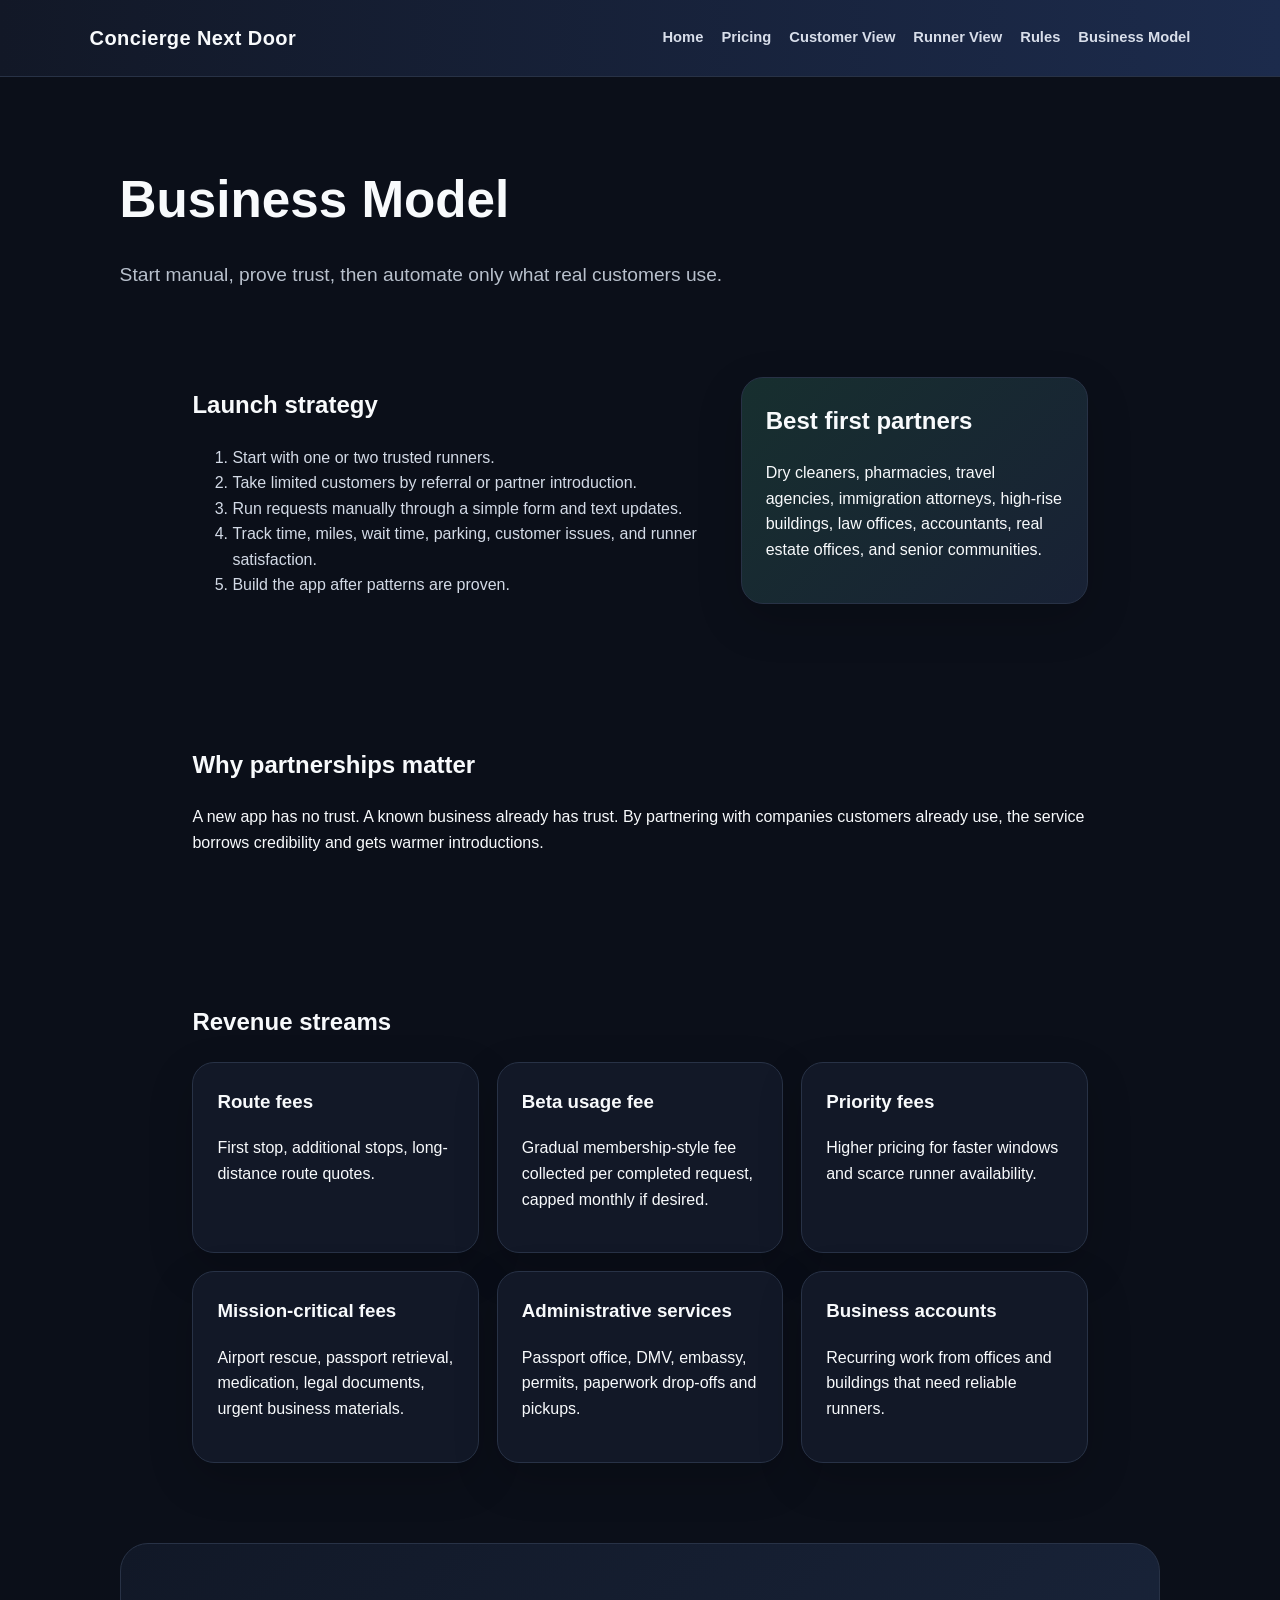
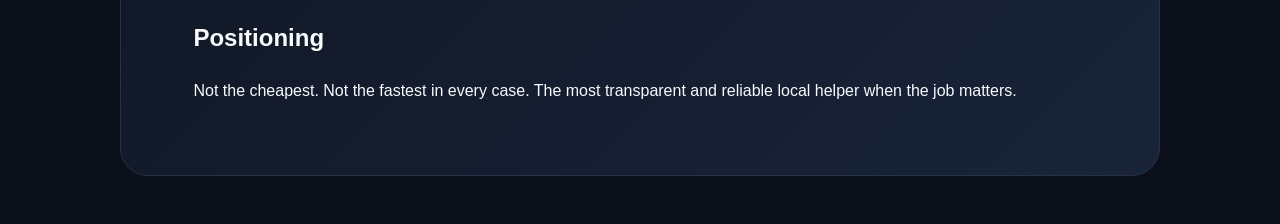
==== business.html @ d8b95b4a "Add files via upload" ====
<!DOCTYPE html>
<html lang="en">
<head><meta charset="UTF-8"><meta name="viewport" content="width=device-width, initial-scale=1.0"><title>Business Model - Concierge Next Door</title><link rel="stylesheet" href="styles.css"></head>
<body>
<nav class="nav page"><div class="brand">Concierge Next Door</div><div class="links"><a href="index.html">Home</a><a href="pricing.html">Pricing</a><a href="customer.html">Customer View</a><a href="driver.html">Runner View</a><a href="rules.html">Rules</a><a href="business.html">Business Model</a></div></nav>
<main class="page-wrap">
  <h1>Business Model</h1>
  <p class="lead">Start manual, prove trust, then automate only what real customers use.</p>

  <section class="section grid two compact">
    <div>
      <h2>Launch strategy</h2>
      <ol>
        <li>Start with one or two trusted runners.</li>
        <li>Take limited customers by referral or partner introduction.</li>
        <li>Run requests manually through a simple form and text updates.</li>
        <li>Track time, miles, wait time, parking, customer issues, and runner satisfaction.</li>
        <li>Build the app after patterns are proven.</li>
      </ol>
    </div>
    <div class="card highlight"><h2>Best first partners</h2><p>Dry cleaners, pharmacies, travel agencies, immigration attorneys, high-rise buildings, law offices, accountants, real estate offices, and senior communities.</p></div>
  </section>

  <section class="section">
    <h2>Why partnerships matter</h2>
    <p>A new app has no trust. A known business already has trust. By partnering with companies customers already use, the service borrows credibility and gets warmer introductions.</p>
  </section>

  <section class="section">
    <h2>Revenue streams</h2>
    <div class="cards">
      <div class="card"><h3>Route fees</h3><p>First stop, additional stops, long-distance route quotes.</p></div>
      <div class="card"><h3>Beta usage fee</h3><p>Gradual membership-style fee collected per completed request, capped monthly if desired.</p></div>
      <div class="card"><h3>Priority fees</h3><p>Higher pricing for faster windows and scarce runner availability.</p></div>
      <div class="card"><h3>Mission-critical fees</h3><p>Airport rescue, passport retrieval, medication, legal documents, urgent business materials.</p></div>
      <div class="card"><h3>Administrative services</h3><p>Passport office, DMV, embassy, permits, paperwork drop-offs and pickups.</p></div>
      <div class="card"><h3>Business accounts</h3><p>Recurring work from offices and buildings that need reliable runners.</p></div>
    </div>
  </section>

  <section class="section dark-panel">
    <h2>Positioning</h2>
    <p>Not the cheapest. Not the fastest in every case. The most transparent and reliable local helper when the job matters.</p>
  </section>
</main>
</body></html>
---- styles.css ----
:root{
  --bg:#0b0f19; --panel:#121827; --panel2:#182033; --text:#f8fafc; --muted:#b8c0cc; --accent:#56d6a0; --accent2:#78a6ff; --line:#283246; --white:#fff;
}
*{box-sizing:border-box} body{margin:0;font-family:Arial, Helvetica, sans-serif;background:var(--bg);color:var(--text);line-height:1.6} a{color:inherit;text-decoration:none}
.nav{display:flex;justify-content:space-between;align-items:center;padding:22px 7%;gap:20px;position:relative;z-index:2}.nav.page{background:linear-gradient(90deg,#121827,#1c2b4c);border-bottom:1px solid var(--line)}.brand{font-weight:800;font-size:1.25rem;letter-spacing:.4px}.links{display:flex;gap:18px;flex-wrap:wrap}.links a{color:#d8deea;font-weight:700;font-size:.92rem}.links a:hover{color:var(--accent)}
.hero{min-height:88vh;background:radial-gradient(circle at top left,rgba(86,214,160,.25),transparent 35%),radial-gradient(circle at top right,rgba(120,166,255,.2),transparent 36%),linear-gradient(135deg,#0b0f19,#121827)}.hero-content{padding:110px 7% 90px;max-width:980px}.eyebrow{color:var(--accent);font-weight:800;text-transform:uppercase;letter-spacing:1.6px}.hero h1{font-size:clamp(2.8rem,6vw,5.5rem);line-height:1.02;margin:12px 0 20px}.subhead,.lead{font-size:1.2rem;color:var(--muted);max-width:850px}.cta-row{display:flex;gap:14px;flex-wrap:wrap;margin-top:32px}.btn,button{border:0;border-radius:999px;padding:14px 22px;font-weight:800;cursor:pointer}.primary,button{background:var(--accent);color:#08110d}.secondary{border:1px solid var(--line);background:#182033;color:var(--text)}
.section{padding:56px 7%;max-width:1220px;margin:0 auto}.page-wrap{padding:48px 7%;max-width:1220px;margin:0 auto}.page-wrap h1{font-size:clamp(2rem,4vw,3.5rem);margin-bottom:10px}.grid.two{display:grid;grid-template-columns:1.2fr .8fr;gap:28px;align-items:center}.compact{align-items:start}.cards{display:grid;grid-template-columns:repeat(3,minmax(0,1fr));gap:18px}.card{background:var(--panel);border:1px solid var(--line);border-radius:22px;padding:24px;box-shadow:0 16px 45px rgba(0,0,0,.18)}.card h3,.card h2{margin-top:0}.highlight{background:linear-gradient(135deg,rgba(86,214,160,.16),rgba(120,166,255,.12));}.dark-panel{background:linear-gradient(135deg,#111827,#19243a);border:1px solid var(--line);border-radius:28px;margin-top:24px}.principles{display:flex;gap:12px;flex-wrap:wrap}.principles span,.badge{background:#20304d;color:#dbe7ff;padding:9px 12px;border-radius:999px;font-weight:800}.price{font-size:2rem;color:var(--accent);font-weight:900;margin:0 0 12px} table{width:100%;border-collapse:collapse;background:var(--panel);border-radius:18px;overflow:hidden} th,td{text-align:left;padding:16px;border-bottom:1px solid var(--line)} th{background:#1b2740;color:#dfe8f7} td{color:#d3dae6} ul,ol{color:#d3dae6}.mockup{display:grid;grid-template-columns:380px 1fr;gap:36px;align-items:start}.phone{background:#f8fafc;color:#0b0f19;border-radius:32px;padding:22px;box-shadow:0 30px 80px rgba(0,0,0,.35);max-width:380px}.phone-top{text-align:center;font-weight:900;padding:6px 0 18px}.phone label{display:block;font-weight:800;margin-top:14px}.phone input,.phone select,.phone textarea{width:100%;padding:12px;border:1px solid #cfd6e2;border-radius:12px;margin-top:6px;font-size:.95rem}.phone textarea{height:80px}.quote{background:#edf2f7;border-radius:18px;padding:14px;margin:18px 0}.quote div{display:flex;justify-content:space-between;border-bottom:1px solid #d7dee8;padding:8px 0;gap:12px}.quote div:last-child{border-bottom:0}.quote .total{font-size:1.1rem}.runner .badge{display:inline-block;margin-bottom:10px}.mini-list{background:#edf2f7;border-radius:14px;padding:12px 12px 12px 30px;color:#0b0f19}.explain{background:var(--panel);border:1px solid var(--line);border-radius:24px;padding:28px}
@media(max-width:850px){.nav{align-items:flex-start;flex-direction:column}.grid.two,.cards,.mockup{grid-template-columns:1fr}.hero-content{padding-top:70px}.phone{max-width:none}.links{gap:12px}.links a{font-size:.85rem}}
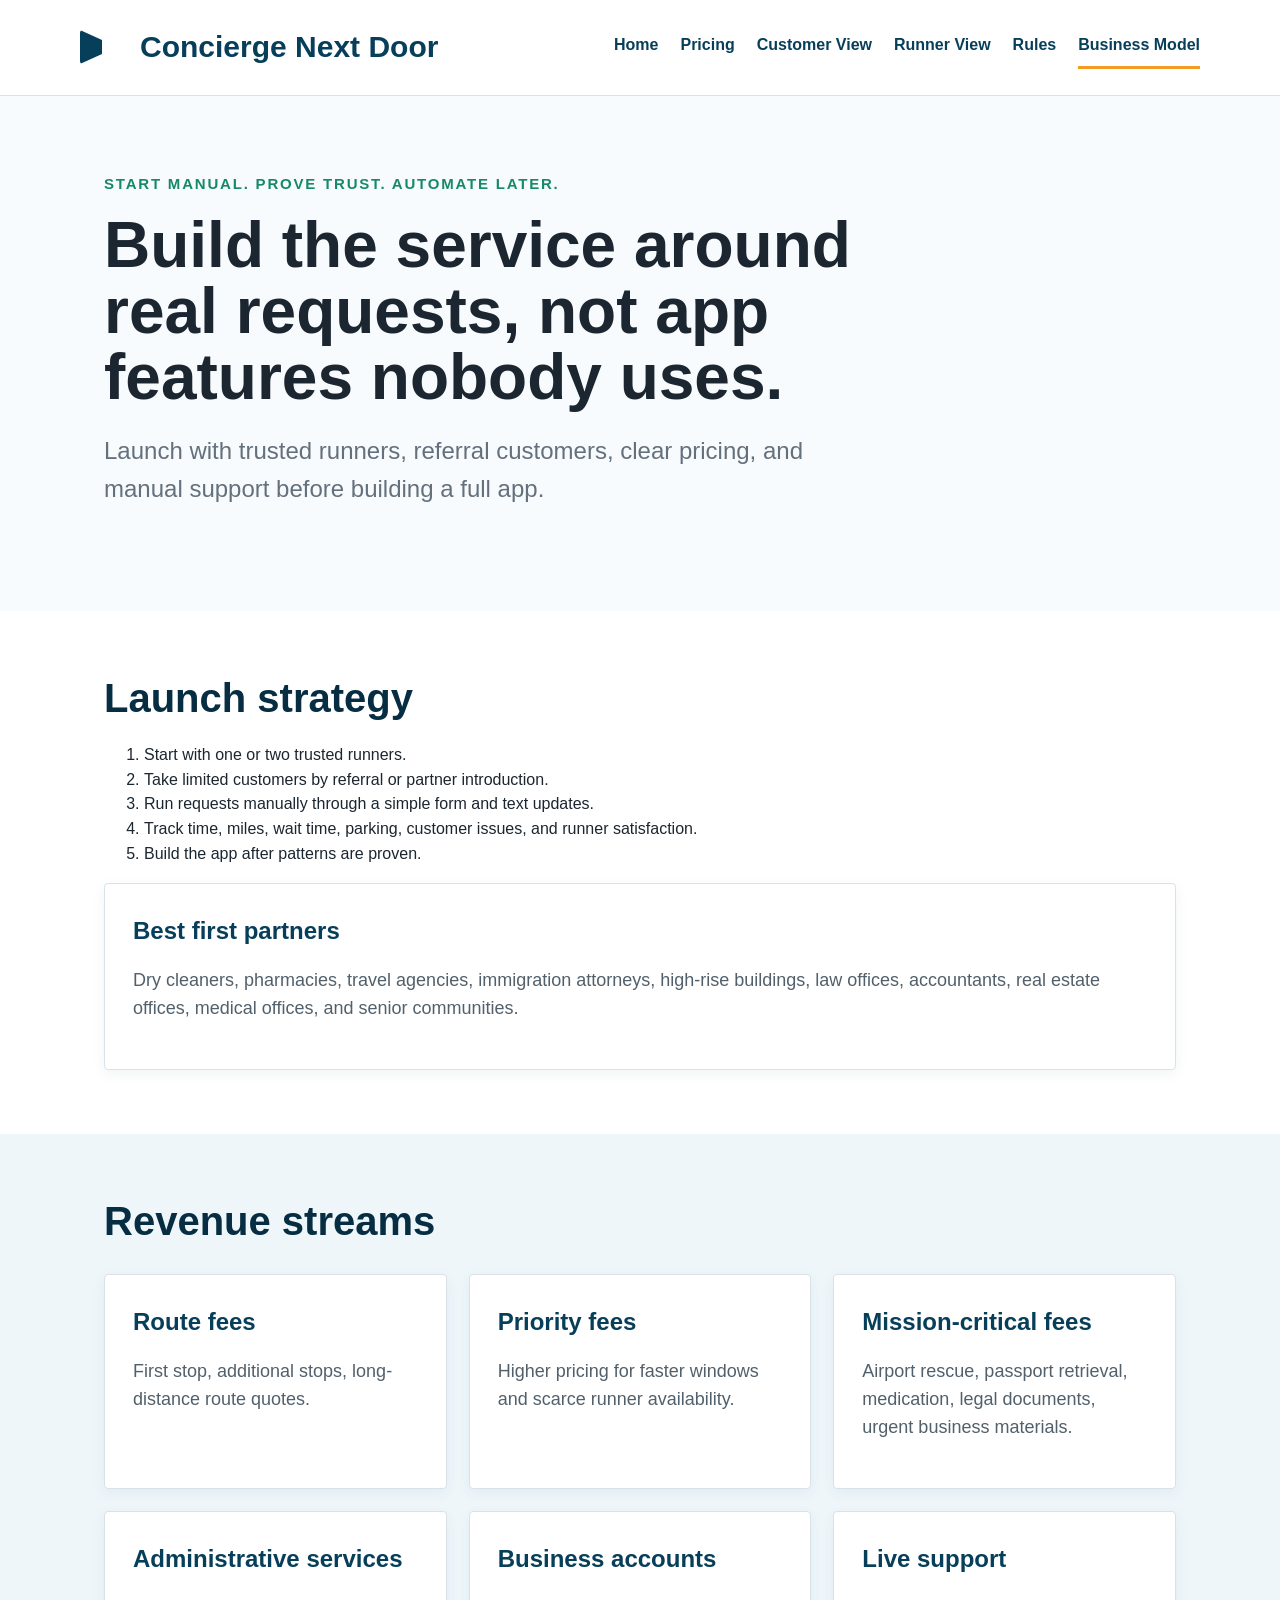
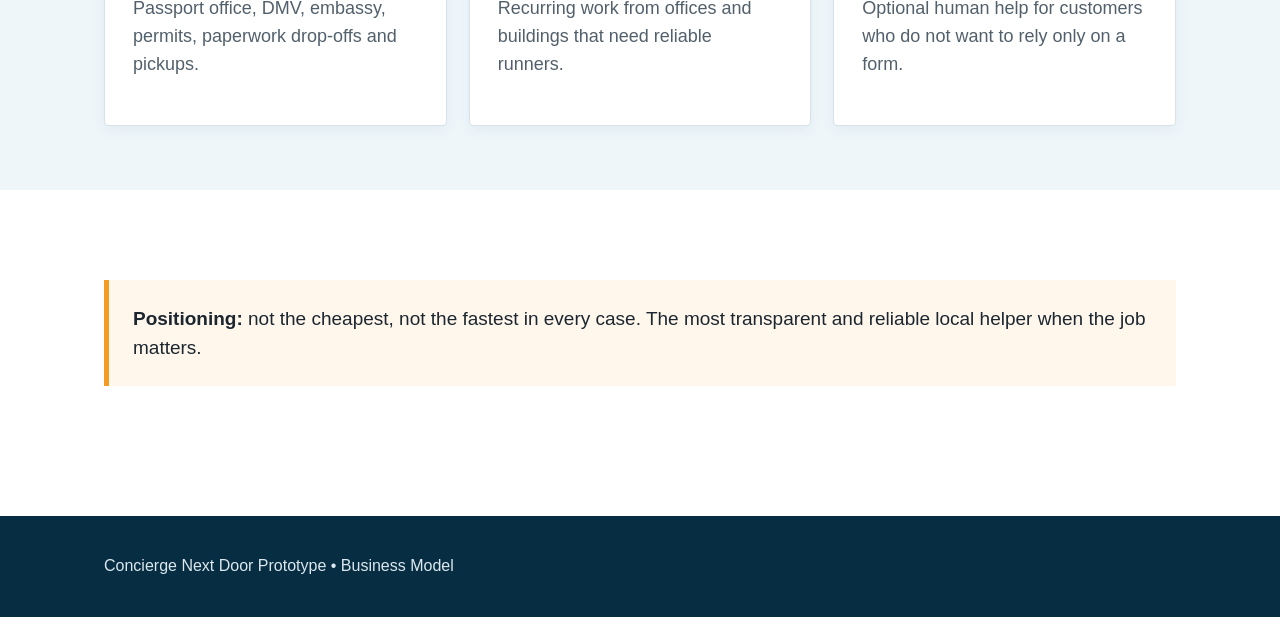
==== commit 137c5bfd: "Add files via upload" ====
--- a/business.html
+++ b/business.html
@@ -1,46 +1,6 @@
-<!DOCTYPE html>
-<html lang="en">
-<head><meta charset="UTF-8"><meta name="viewport" content="width=device-width, initial-scale=1.0"><title>Business Model - Concierge Next Door</title><link rel="stylesheet" href="styles.css"></head>
-<body>
-<nav class="nav page"><div class="brand">Concierge Next Door</div><div class="links"><a href="index.html">Home</a><a href="pricing.html">Pricing</a><a href="customer.html">Customer View</a><a href="driver.html">Runner View</a><a href="rules.html">Rules</a><a href="business.html">Business Model</a></div></nav>
-<main class="page-wrap">
-  <h1>Business Model</h1>
-  <p class="lead">Start manual, prove trust, then automate only what real customers use.</p>
-
-  <section class="section grid two compact">
-    <div>
-      <h2>Launch strategy</h2>
-      <ol>
-        <li>Start with one or two trusted runners.</li>
-        <li>Take limited customers by referral or partner introduction.</li>
-        <li>Run requests manually through a simple form and text updates.</li>
-        <li>Track time, miles, wait time, parking, customer issues, and runner satisfaction.</li>
-        <li>Build the app after patterns are proven.</li>
-      </ol>
-    </div>
-    <div class="card highlight"><h2>Best first partners</h2><p>Dry cleaners, pharmacies, travel agencies, immigration attorneys, high-rise buildings, law offices, accountants, real estate offices, and senior communities.</p></div>
-  </section>
-
-  <section class="section">
-    <h2>Why partnerships matter</h2>
-    <p>A new app has no trust. A known business already has trust. By partnering with companies customers already use, the service borrows credibility and gets warmer introductions.</p>
-  </section>
-
-  <section class="section">
-    <h2>Revenue streams</h2>
-    <div class="cards">
-      <div class="card"><h3>Route fees</h3><p>First stop, additional stops, long-distance route quotes.</p></div>
-      <div class="card"><h3>Beta usage fee</h3><p>Gradual membership-style fee collected per completed request, capped monthly if desired.</p></div>
-      <div class="card"><h3>Priority fees</h3><p>Higher pricing for faster windows and scarce runner availability.</p></div>
-      <div class="card"><h3>Mission-critical fees</h3><p>Airport rescue, passport retrieval, medication, legal documents, urgent business materials.</p></div>
-      <div class="card"><h3>Administrative services</h3><p>Passport office, DMV, embassy, permits, paperwork drop-offs and pickups.</p></div>
-      <div class="card"><h3>Business accounts</h3><p>Recurring work from offices and buildings that need reliable runners.</p></div>
-    </div>
-  </section>
-
-  <section class="section dark-panel">
-    <h2>Positioning</h2>
-    <p>Not the cheapest. Not the fastest in every case. The most transparent and reliable local helper when the job matters.</p>
-  </section>
-</main>
-</body></html>
+<!doctype html><html lang="en"><head><meta charset="utf-8"><meta name="viewport" content="width=device-width,initial-scale=1"><title>Business Model</title><link rel="stylesheet" href="styles.css"></head><body>
+<header class="site-header"><div class="wrap nav"><a class="brand" href="index.html"><span class="logo"></span><span>Concierge Next Door</span></a><nav class="links"><a href="index.html">Home</a><a href="pricing.html">Pricing</a><a href="customer.html">Customer View</a><a href="driver.html">Runner View</a><a href="rules.html">Rules</a><a class="active" href="business.html">Business Model</a></nav></div></header>
+<main><section class="hero"><div class="wrap"><div class="eyebrow">Start manual. Prove trust. Automate later.</div><h1>Build the service around real requests, not app features nobody uses.</h1><p>Launch with trusted runners, referral customers, clear pricing, and manual support before building a full app.</p></div></section>
+<section class="section"><div class="wrap"><h2>Launch strategy</h2><ol class="lead"><li>Start with one or two trusted runners.</li><li>Take limited customers by referral or partner introduction.</li><li>Run requests manually through a simple form and text updates.</li><li>Track time, miles, wait time, parking, customer issues, and runner satisfaction.</li><li>Build the app after patterns are proven.</li></ol><div class="card"><h3>Best first partners</h3><p>Dry cleaners, pharmacies, travel agencies, immigration attorneys, high-rise buildings, law offices, accountants, real estate offices, medical offices, and senior communities.</p></div></div></section>
+<section class="section soft"><div class="wrap"><h2>Revenue streams</h2><div class="grid"><div class="card"><h3>Route fees</h3><p>First stop, additional stops, long-distance route quotes.</p></div><div class="card"><h3>Priority fees</h3><p>Higher pricing for faster windows and scarce runner availability.</p></div><div class="card"><h3>Mission-critical fees</h3><p>Airport rescue, passport retrieval, medication, legal documents, urgent business materials.</p></div><div class="card"><h3>Administrative services</h3><p>Passport office, DMV, embassy, permits, paperwork drop-offs and pickups.</p></div><div class="card"><h3>Business accounts</h3><p>Recurring work from offices and buildings that need reliable runners.</p></div><div class="card"><h3>Live support</h3><p>Optional human help for customers who do not want to rely only on a form.</p></div></div></div></section>
+<section class="section"><div class="wrap"><div class="callout"><strong>Positioning:</strong> not the cheapest, not the fastest in every case. The most transparent and reliable local helper when the job matters.</div></div></section></main><footer class="footer"><div class="wrap">Concierge Next Door Prototype • Business Model</div></footer></body></html>
--- a/styles.css
+++ b/styles.css
@@ -1,8 +1,12 @@
 :root{
-  --bg:#0b0f19; --panel:#121827; --panel2:#182033; --text:#f8fafc; --muted:#b8c0cc; --accent:#56d6a0; --accent2:#78a6ff; --line:#283246; --white:#fff;
+  --navy:#073f5a;
+  --navy-dark:#062d42;
+  --ink:#1c2630;
+  --muted:#64717d;
+  --line:#d9e2e8;
+  --soft:#eef6fa;
+  --green:#168a64;
+  --orange:#f39b22;
+  --white:#fff;
 }
-*{box-sizing:border-box} body{margin:0;font-family:Arial, Helvetica, sans-serif;background:var(--bg);color:var(--text);line-height:1.6} a{color:inherit;text-decoration:none}
-.nav{display:flex;justify-content:space-between;align-items:center;padding:22px 7%;gap:20px;position:relative;z-index:2}.nav.page{background:linear-gradient(90deg,#121827,#1c2b4c);border-bottom:1px solid var(--line)}.brand{font-weight:800;font-size:1.25rem;letter-spacing:.4px}.links{display:flex;gap:18px;flex-wrap:wrap}.links a{color:#d8deea;font-weight:700;font-size:.92rem}.links a:hover{color:var(--accent)}
-.hero{min-height:88vh;background:radial-gradient(circle at top left,rgba(86,214,160,.25),transparent 35%),radial-gradient(circle at top right,rgba(120,166,255,.2),transparent 36%),linear-gradient(135deg,#0b0f19,#121827)}.hero-content{padding:110px 7% 90px;max-width:980px}.eyebrow{color:var(--accent);font-weight:800;text-transform:uppercase;letter-spacing:1.6px}.hero h1{font-size:clamp(2.8rem,6vw,5.5rem);line-height:1.02;margin:12px 0 20px}.subhead,.lead{font-size:1.2rem;color:var(--muted);max-width:850px}.cta-row{display:flex;gap:14px;flex-wrap:wrap;margin-top:32px}.btn,button{border:0;border-radius:999px;padding:14px 22px;font-weight:800;cursor:pointer}.primary,button{background:var(--accent);color:#08110d}.secondary{border:1px solid var(--line);background:#182033;color:var(--text)}
-.section{padding:56px 7%;max-width:1220px;margin:0 auto}.page-wrap{padding:48px 7%;max-width:1220px;margin:0 auto}.page-wrap h1{font-size:clamp(2rem,4vw,3.5rem);margin-bottom:10px}.grid.two{display:grid;grid-template-columns:1.2fr .8fr;gap:28px;align-items:center}.compact{align-items:start}.cards{display:grid;grid-template-columns:repeat(3,minmax(0,1fr));gap:18px}.card{background:var(--panel);border:1px solid var(--line);border-radius:22px;padding:24px;box-shadow:0 16px 45px rgba(0,0,0,.18)}.card h3,.card h2{margin-top:0}.highlight{background:linear-gradient(135deg,rgba(86,214,160,.16),rgba(120,166,255,.12));}.dark-panel{background:linear-gradient(135deg,#111827,#19243a);border:1px solid var(--line);border-radius:28px;margin-top:24px}.principles{display:flex;gap:12px;flex-wrap:wrap}.principles span,.badge{background:#20304d;color:#dbe7ff;padding:9px 12px;border-radius:999px;font-weight:800}.price{font-size:2rem;color:var(--accent);font-weight:900;margin:0 0 12px} table{width:100%;border-collapse:collapse;background:var(--panel);border-radius:18px;overflow:hidden} th,td{text-align:left;padding:16px;border-bottom:1px solid var(--line)} th{background:#1b2740;color:#dfe8f7} td{color:#d3dae6} ul,ol{color:#d3dae6}.mockup{display:grid;grid-template-columns:380px 1fr;gap:36px;align-items:start}.phone{background:#f8fafc;color:#0b0f19;border-radius:32px;padding:22px;box-shadow:0 30px 80px rgba(0,0,0,.35);max-width:380px}.phone-top{text-align:center;font-weight:900;padding:6px 0 18px}.phone label{display:block;font-weight:800;margin-top:14px}.phone input,.phone select,.phone textarea{width:100%;padding:12px;border:1px solid #cfd6e2;border-radius:12px;margin-top:6px;font-size:.95rem}.phone textarea{height:80px}.quote{background:#edf2f7;border-radius:18px;padding:14px;margin:18px 0}.quote div{display:flex;justify-content:space-between;border-bottom:1px solid #d7dee8;padding:8px 0;gap:12px}.quote div:last-child{border-bottom:0}.quote .total{font-size:1.1rem}.runner .badge{display:inline-block;margin-bottom:10px}.mini-list{background:#edf2f7;border-radius:14px;padding:12px 12px 12px 30px;color:#0b0f19}.explain{background:var(--panel);border:1px solid var(--line);border-radius:24px;padding:28px}
-@media(max-width:850px){.nav{align-items:flex-start;flex-direction:column}.grid.two,.cards,.mockup{grid-template-columns:1fr}.hero-content{padding-top:70px}.phone{max-width:none}.links{gap:12px}.links a{font-size:.85rem}}
+*{box-sizing:border-box}body{margin:0;font-family:Arial,Helvetica,sans-serif;color:var(--ink);background:#fff;line-height:1.55}a{color:inherit;text-decoration:none}.site-header{background:#fff;border-bottom:1px solid var(--line);position:sticky;top:0;z-index:5}.wrap{max-width:1120px;margin:0 auto;padding:0 24px}.nav{display:flex;align-items:center;justify-content:space-between;padding:24px 0;gap:24px}.brand{display:flex;align-items:center;gap:12px;font-size:30px;font-weight:800;color:var(--navy)}.logo{width:48px;height:34px;border-left:22px solid var(--navy);border-top:10px solid transparent;border-bottom:10px solid transparent;border-radius:3px}.links{display:flex;gap:22px;flex-wrap:wrap;color:var(--navy);font-weight:700}.links a{padding:8px 0;border-bottom:3px solid transparent}.links a:hover,.links a.active{border-bottom-color:var(--orange)}.hero{padding:76px 0 72px;background:#f8fbfd}.eyebrow{text-transform:uppercase;letter-spacing:.12em;color:var(--green);font-size:15px;font-weight:800}.hero h1{font-size:64px;line-height:1.03;margin:18px 0 22px;max-width:770px}.hero p{font-size:24px;color:var(--muted);max-width:760px;margin:0 0 32px}.buttons{display:flex;gap:14px;flex-wrap:wrap}.btn{display:inline-block;border:2px solid var(--navy);border-radius:4px;padding:13px 20px;font-weight:800}.btn.primary{background:var(--navy);color:#fff}.section{padding:64px 0}.section h2{font-size:40px;line-height:1.15;margin:0 0 22px;color:var(--navy-dark)}.section p.lead{font-size:22px;color:var(--muted);max-width:820px}.grid{display:grid;grid-template-columns:repeat(3,1fr);gap:22px;margin-top:30px}.card{border:1px solid var(--line);background:#fff;border-radius:4px;padding:28px;box-shadow:0 4px 14px rgba(7,63,90,.06)}.card h3{font-size:24px;margin:0 0 12px;color:var(--navy)}.card p,.card li{color:#52606b;font-size:18px}.soft{background:var(--soft)}.table-wrap{overflow-x:auto;border:1px solid var(--line);border-radius:4px;background:#fff}.pricing-table{width:100%;border-collapse:collapse;min-width:780px}.pricing-table th{background:var(--navy);color:#fff;text-align:left;padding:18px;font-size:17px}.pricing-table td{padding:20px 18px;border-top:1px solid var(--line);vertical-align:top;font-size:17px}.pricing-table td:first-child{font-weight:800;color:var(--navy-dark)}.callout{border-left:5px solid var(--orange);background:#fff7eb;padding:24px;margin:26px 0;font-size:19px}.phone{max-width:520px;margin:30px auto;background:#f6f8fa;border:1px solid #d6dde3;border-radius:26px;padding:30px;color:#101820}.phone h3{text-align:center;margin-top:0}.field{margin:18px 0}.field label{display:block;font-weight:800;margin-bottom:8px}.input{border:1px solid #c9d2d9;border-radius:8px;padding:13px 14px;background:#fff;font-size:17px}.receipt{background:#eaf0f4;border-radius:12px;padding:18px;margin:22px 0}.row{display:flex;justify-content:space-between;border-bottom:1px solid #d4dde3;padding:10px 0;font-size:17px}.row:last-child{border-bottom:0;font-weight:800}.mission{border-left:6px solid var(--green);background:#f4fbf8;padding:18px;margin:20px 0}.footer{background:var(--navy-dark);color:#dce8ee;padding:38px 0;margin-top:40px}.footer a{color:#fff}.two{display:grid;grid-template-columns:1fr 1fr;gap:28px}.pill{display:inline-block;background:#e5f2f6;color:var(--navy);padding:7px 12px;border-radius:999px;font-weight:800;font-size:14px}.notice{background:#edf7ff;border:1px solid #c8e0ed;padding:20px;border-radius:4px;margin:20px 0;color:#24485a}@media(max-width:800px){.wrap{padding:0 20px}.nav{display:block}.brand{margin-bottom:18px}.links{gap:18px}.hero{padding:54px 0}.hero h1{font-size:46px}.hero p{font-size:20px}.grid,.two{grid-template-columns:1fr}.section h2{font-size:34px}.card{padding:24px}}
